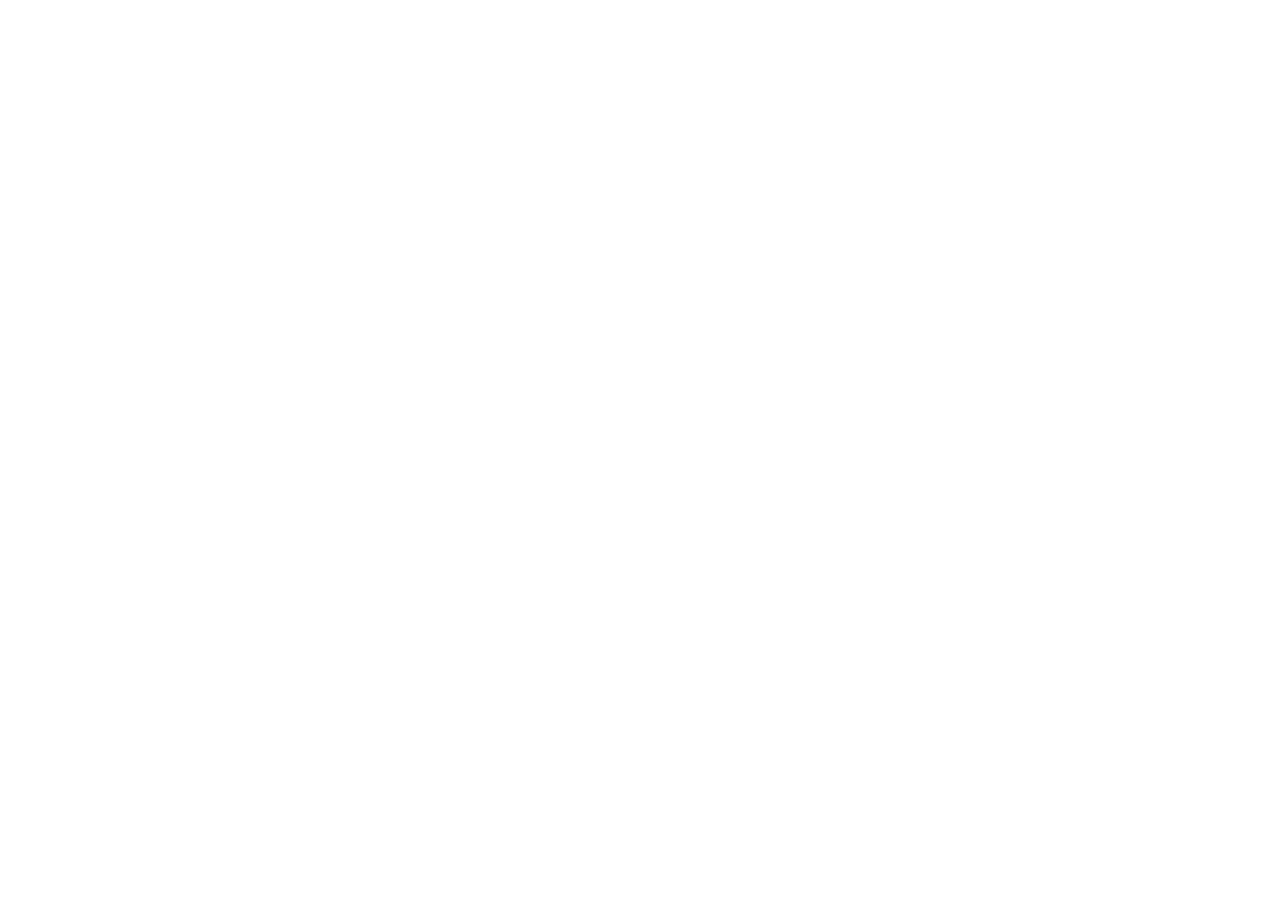
==== Encriptador.html @ e017f6dd "Se creo el Archivo Encriptador.html" ====
<!DOCTYPE html>
<html lang="en">
<head>
    <meta charset="UTF-8">
    <meta http-equiv="X-UA-Compatible" content="IE=edge">
    <meta name="viewport" content="width=device-width, initial-scale=1.0">
    <title>Encriptador Alura</title>
</head>
<body>
    



</body>
</html>
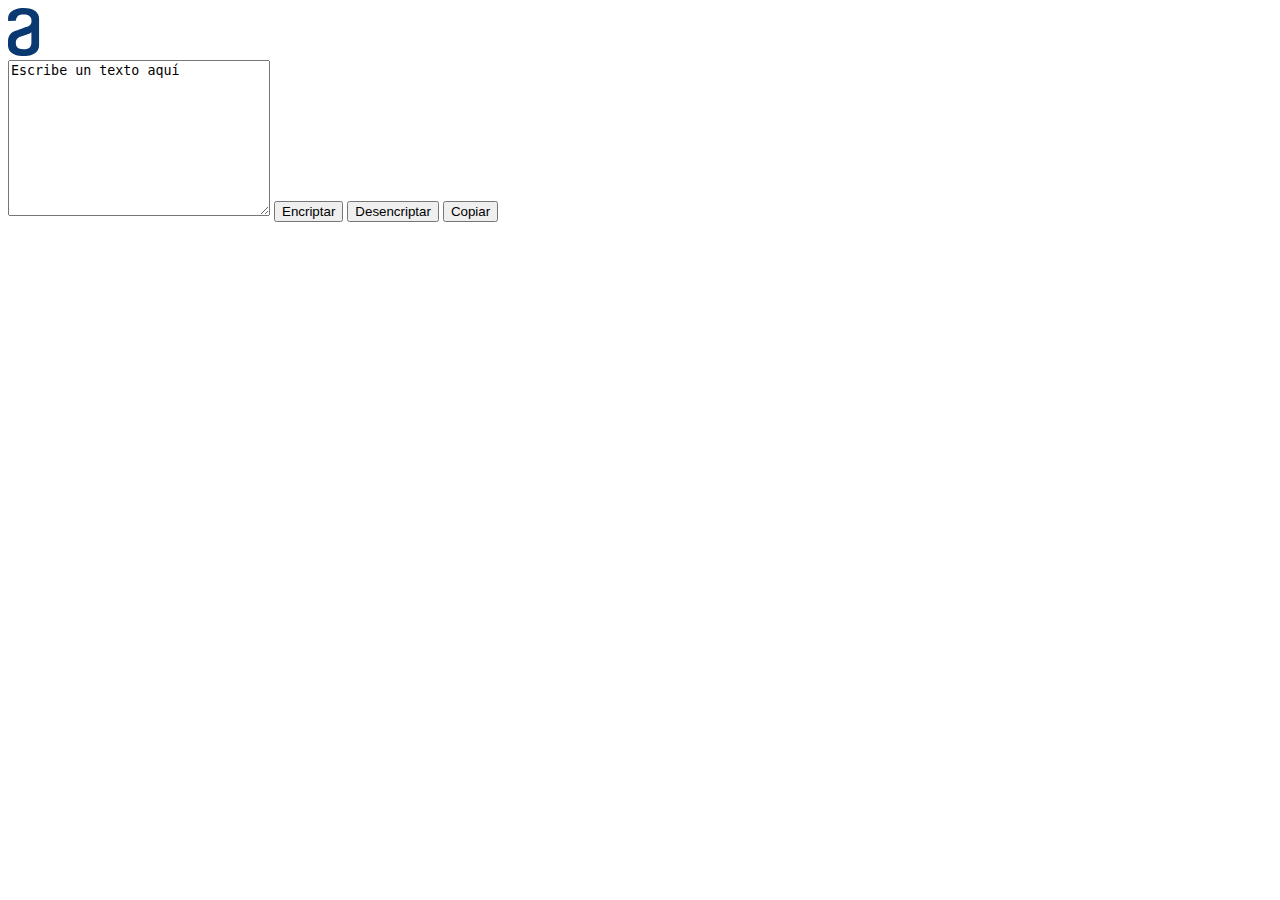
==== commit 3a2ca0ae: "Se agrego un Textarea con id encriptar y 3 botones: Encriptar, Dsencriptar, Copiar" ====
--- a/Encriptador.html
+++ b/Encriptador.html
@@ -7,9 +7,28 @@
     <title>Encriptador Alura</title>
 </head>
 <body>
-    
+
+    <header>
+
+        <div class="logo"> <img src="Vector.svg" alt="Logo de Alura"> </div>
+
+    </header>
+
+    <main>
+
+        
+        <textarea id="encriptar" cols="30" rows="10" type="Text">Escribe un texto aquí</textarea>
+
+        <button>Encriptar</button>
+        <button>Desencriptar</button>
+        <button>Copiar</button>
+        
+    </main>
+
+    <footer>
 
 
+    </footer>
 
 </body>
 </html>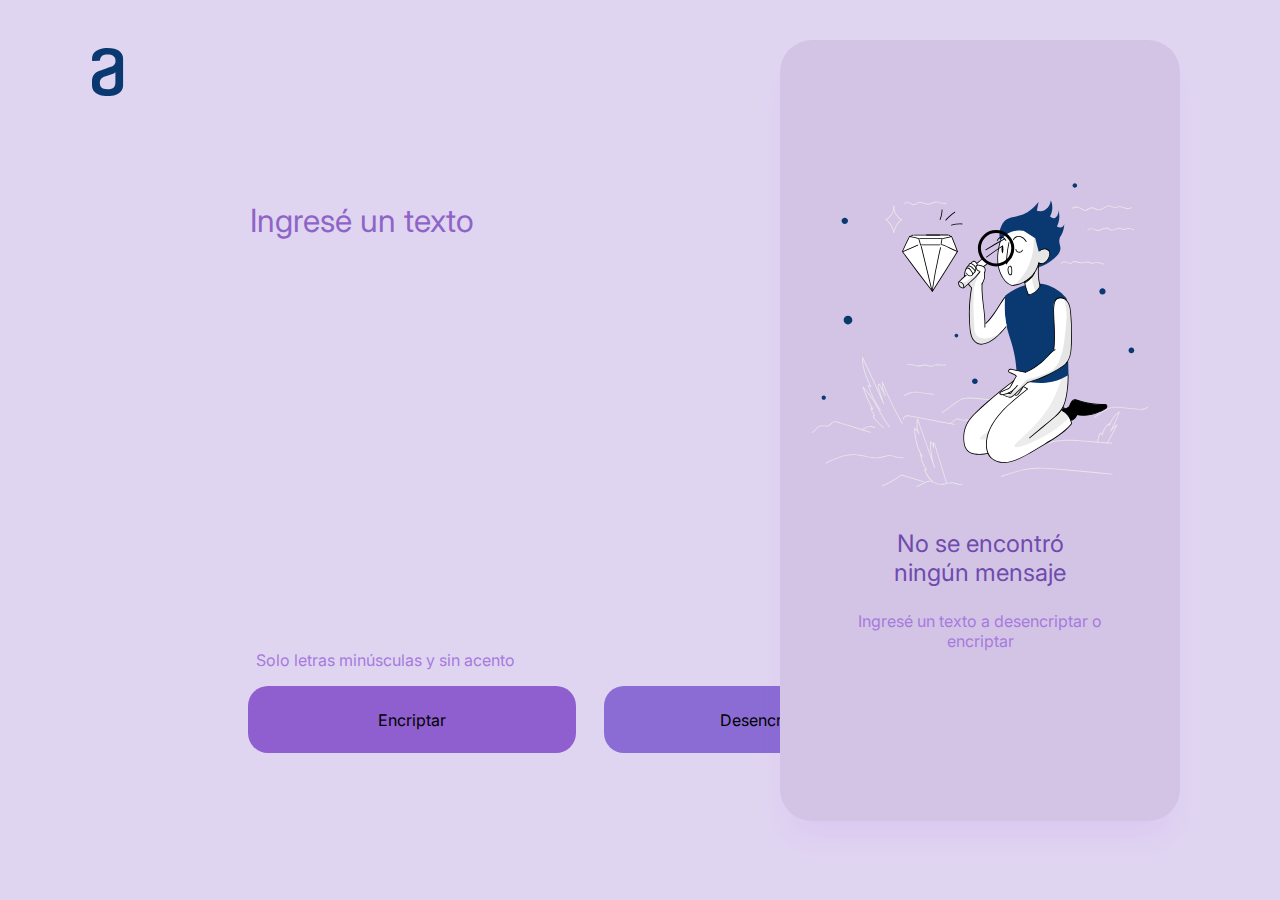
==== commit f55dbbf7: "add se termino la paguina y su version de movil" ====
--- a/Encriptador.html
+++ b/Encriptador.html
@@ -1,14 +1,21 @@
 <!DOCTYPE html>
 <html lang="en">
-<head>
-    <meta charset="UTF-8">
+    <head>
+        <meta charset="UTF-8">
     <meta http-equiv="X-UA-Compatible" content="IE=edge">
     <meta name="viewport" content="width=device-width, initial-scale=1.0">
+    <link rel="preconnect" href="https://fonts.googleapis.com">
+    <link rel="preconnect" href="https://fonts.googleapis.com">
+    <link rel="preconnect" href="https://fonts.gstatic.com" crossorigin>
+    <link href="https://fonts.googleapis.com/css2?family=Inter:wght@200;300;600&display=swap" rel="stylesheet">
+    <link rel="stylesheet" href="Encriptador.css">
+    <script type="text/javascript" src="Encriptador.js"></script>
+    <link rel="stylesheet" href="https://cdnjs.cloudflare.com/ajax/libs/font-awesome/6.2.1/css/all.min.css" integrity="sha512-MV7K8+y+gLIBoVD59lQIYicR65iaqukzvf/nwasF0nqhPay5w/9lJmVM2hMDcnK1OnMGCdVK+iQrJ7lzPJQd1w==" crossorigin="anonymous" referrerpolicy="no-referrer" />
     <title>Encriptador Alura</title>
 </head>
 <body>
 
-    <header>
+    <header class="alura">
 
         <div class="logo"> <img src="Vector.svg" alt="Logo de Alura"> </div>
 
@@ -16,19 +23,55 @@
 
     <main>
 
-        
-        <textarea id="encriptar" cols="30" rows="10" type="Text">Escribe un texto aquí</textarea>
+        <div class="encriptador">
 
-        <button>Encriptar</button>
-        <button>Desencriptar</button>
-        <button>Copiar</button>
-        
+            <input type="text" id="textoEncriptado" placeholder="Ingresé un texto">
+
+            <p><i class="fa-sharp fa-solid fa-circle-exclamation"></i>Solo letras minúsculas y sin acento </p>
+
+            <div class="botones">
+            
+                <button type="button" id="encriptar">Encriptar</button>
+                <button type="button" id="desencriptar">Desencriptar</button>
+            
+            </div>
+            
+        </div>
+
+        <div class="desencriptar">
+
+            <div id="noSeEncontro">
+
+                <img class="imagen" src="Dibujo.svg" alt="Dibujo de una persona con una lupa">
+                
+                <div class="textoNoEncontrado">
+
+                    <p>No se encontró ningún mensaje</p>
+                    <p>Ingresé un texto a desencriptar o encriptar</p>
+            
+                </div>
+
+            </div> 
+
+                <textarea name="Resultado" id="textoDesencriptado" cols="30" rows="10" type="Text"></textarea>
+
+                <button type="button" id="copiar">Copiar</button>
+
+        </div>
+
     </main>
 
-    <footer>
+    <script>
 
+        var btnEncriptar = document.querySelector("#encriptar"); /*(querySelector seleciona al elemeto)creamos una variable llamada "btnEncriptador" que busque en el documento un elemeto con id "encriptar" */
+        btnEncriptar.onclick = encriptar;  /*y al presionarlo ya el boton que esta enlazado a su variable "btnEncriptador" activa la funcion del js gracias al onclick del js "encriptar"*/
+        
+        var btnDesencriptar = document.querySelector("#desencriptar"); 
+        btnDesencriptar.onclick = desencriptar;     
+        
+        var btnCopiar = document.querySelector("#copiar"); 
+        btnCopiar.onclick = copiar;
 
-    </footer>
-
+    </script>
 </body>
 </html>--- a/Encriptador.css
+++ b/Encriptador.css
@@ -0,0 +1,137 @@
+body{
+    background-color: #e0d5f1;
+}
+
+.alura{
+    padding: 40px 0 0 84px;
+    margin: 0 0 auto;
+}
+
+.encriptador{
+    margin: 100px auto  auto 240px;
+}
+
+.encriptador input{
+    border: none;
+    color: #8f64c7;
+    background-color: #e0d5f1;
+    font-family: 'Inter', sans-serif;
+    font-size: 32px;
+    outline: none;
+    margin: 0 0 393px;
+}
+
+input::placeholder{
+    color: #8f64c7;
+    border: none;
+    outline: none;
+}
+
+.encriptador p{
+    font-family: 'Inter', sans-serif;
+    color: #a77add;
+}
+
+.encriptador i{
+    margin-right: 8px;
+}
+
+.botones button{
+    width: 328px;
+    height: 67px;
+    border-radius: 20px;
+    border: none;
+    font-family: 'Inter', sans-serif;
+    font-size: 16px;
+}
+
+#encriptar{
+    background-color: #8f5ecf;
+    margin-right: 24px;
+}
+#desencriptar{
+    background-color: #8b6cd4;
+}
+
+.desencriptar{
+    position: absolute;
+    background-color: #d3c4e6;
+    right: 0px;
+    top:0;
+    width: 400px;
+    border-radius: 32px;
+    margin: 40px;
+    margin-right: 100px;
+    padding-bottom: 132px;
+    box-shadow: 0px 24px 32px -8px rgba(151, 58, 250, 0.08);
+}
+
+.desencriptar img{
+    margin: 143px 32px 0 32px; 
+}
+
+.textoNoEncontrado{
+    margin: 38px;
+    font-family: 'Inter', sans-serif;
+    text-align: center;
+    padding: 0 40px;
+}
+
+.desencriptar p:nth-child(1){
+    font-size: 24px;
+    color: #6f4bad;
+}
+
+.desencriptar p:nth-child(2){
+    font-size: 16px;
+    color: #a77add;
+}
+
+.desencriptar textarea{
+    display: none;
+    font-family: 'Inter', sans-serif;
+    background-color: #d3c4e6;
+    color: #8f5ecf;
+    width: 336px;
+    margin: 32px 32px 468px 32px;
+    font-size: 20px;
+    border: none;
+    outline: none;
+    resize: none;
+}
+
+#copiar{
+    display: none;
+    position: absolute;
+    bottom: 0px;
+    background-color: #8b6cd4;
+    width: 328px;
+    height: 67px;
+    border-radius: 20px;
+    border: none;
+    margin: 32px 32px 32px;
+    font-family: 'Inter', sans-serif;
+    font-size: 16px;
+}
+
+@media screen and (max-width: 900px) {
+    .encriptador{
+        width: 100%;
+        margin: 20px auto;
+    }
+
+    .encriptador p{
+        margin: 20px auto;
+    }
+    
+    .botones button:nth-child(1){
+        margin-bottom: 10px;
+        margin-right: auto;
+    }
+
+    .desencriptar{
+        position: relative;
+        margin: 0 auto ;
+        width: 100%;
+    }
+}